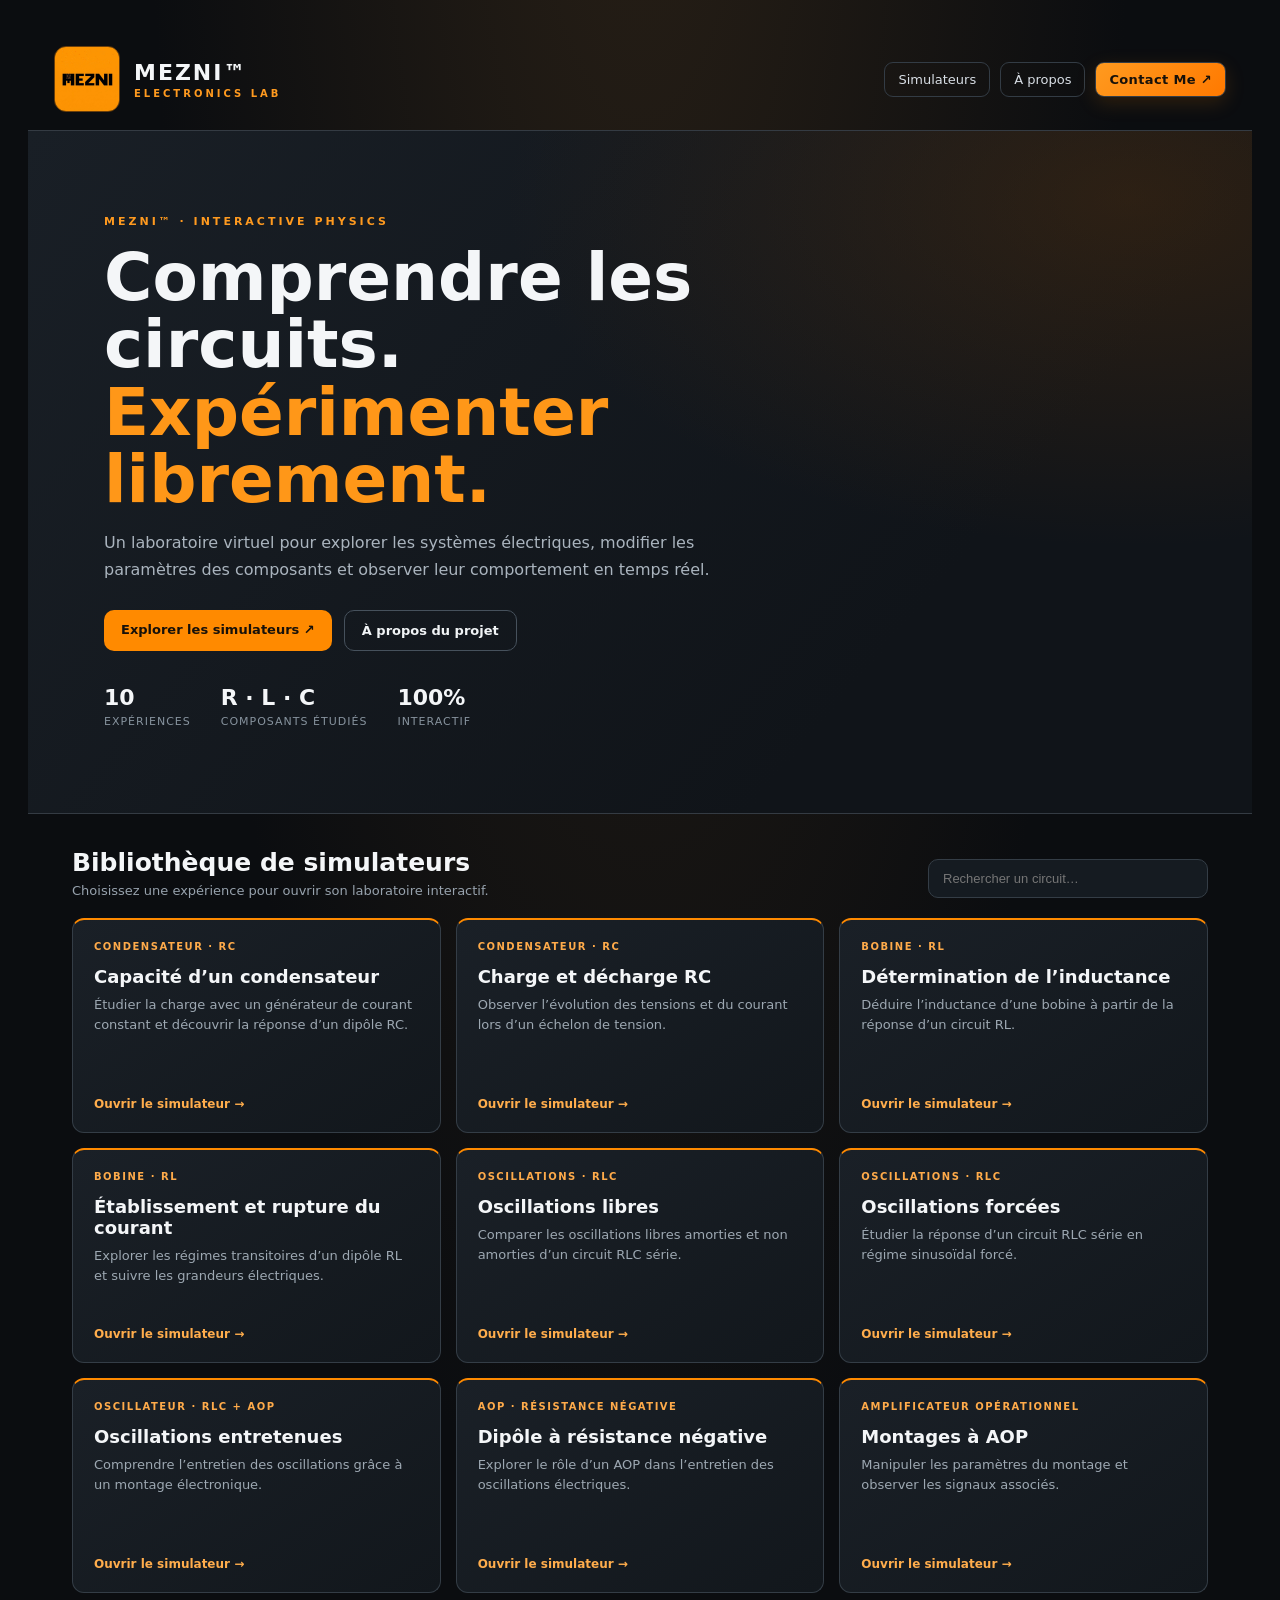
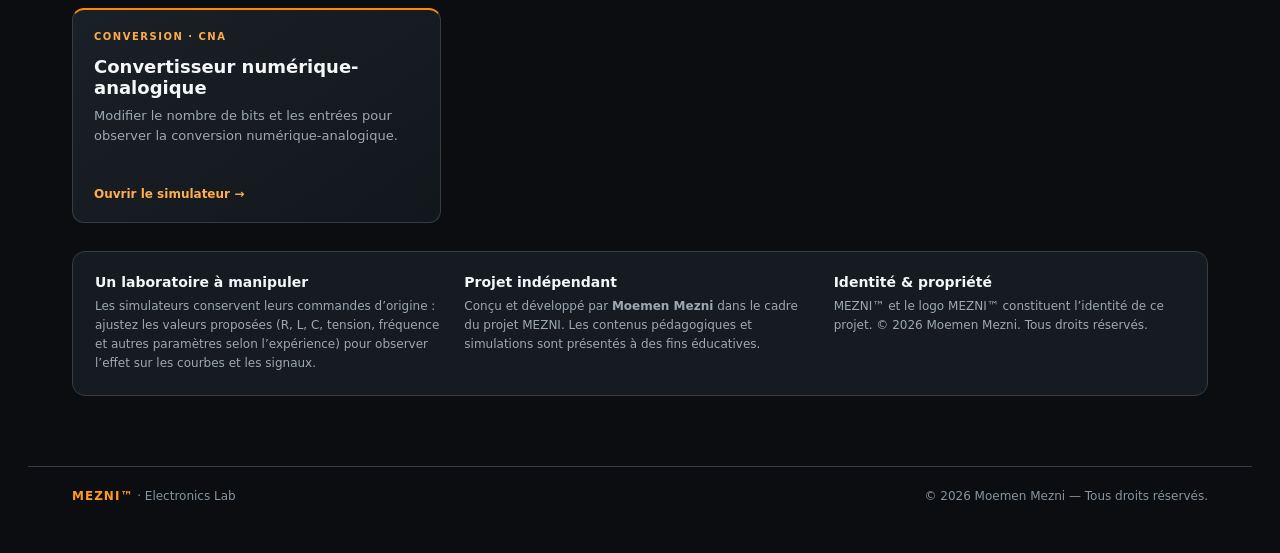
==== index.html @ 98568fe3 "Add files via upload" ====
<!DOCTYPE html>
<html lang="fr">
<head>
<meta charset="UTF-8"><meta name="viewport" content="width=device-width, initial-scale=1">
<meta name="theme-color" content="#0b0d10">
<meta name="description" content="MEZNI Electronics Lab — simulateurs interactifs de circuits électriques.">
<title>MEZNI Electronics Lab</title>
<link rel="icon" href="assets/mezni-logo-original.jpg">
<link rel="stylesheet" href="assets/mezni-theme.css">
<style>
*{box-sizing:border-box}body{margin:0;font-family:Inter,ui-sans-serif,system-ui,-apple-system,"Segoe UI",sans-serif}
.shell{max-width:1320px;margin:auto}.mast{display:flex;align-items:center;justify-content:space-between;padding:18px 26px;border-bottom:1px solid #343b43;gap:18px;flex-wrap:wrap}
.brand{display:flex;align-items:center;gap:14px}.brand img{width:66px;height:66px;object-fit:cover;border-radius:12px;border:1px solid #ff8a0066}.brandname{font-weight:900;font-size:22px;letter-spacing:2px}.brandname small{display:block;color:#ff9a1f;font-size:10px;letter-spacing:3px;margin-top:3px}
.nav{display:flex;gap:10px;flex-wrap:wrap;align-items:center}.nav a{color:#d8dee5;text-decoration:none;padding:9px 13px;border:1px solid #333c45;border-radius:9px;font-size:13px}.nav a:hover{border-color:#ff8a00;color:#ffad4c}
.hero{padding:clamp(34px,7vw,84px) clamp(22px,6vw,76px);background:radial-gradient(ellipse at 90% 10%,#65360755,transparent 40%),linear-gradient(130deg,#191f26,#101419 72%);border-bottom:1px solid #343b43}
.eyebrow{color:#ff9a1f;font-size:11px;font-weight:800;letter-spacing:3px;text-transform:uppercase}.hero h1{font-size:clamp(34px,6vw,66px);line-height:1.02;max-width:850px;margin:16px 0}.hero h1 span{color:#ff9718}.hero p{color:#aab4be;max-width:680px;line-height:1.7;font-size:16px}
.hero-actions{display:flex;gap:12px;flex-wrap:wrap;margin-top:26px}.action{display:inline-block;text-decoration:none;padding:12px 17px;border-radius:10px;font-weight:750;font-size:13px}.primary{background:#ff8a00;color:#17110a}.secondary{border:1px solid #46515c;color:#f1f4f6}
.stats{display:flex;gap:30px;flex-wrap:wrap;margin-top:34px}.stat strong{display:block;font-size:22px}.stat span{font-size:11px;color:#87939e;letter-spacing:1px;text-transform:uppercase}
.content{padding:34px clamp(18px,4vw,44px) 10px}.sectionhead{display:flex;justify-content:space-between;align-items:end;gap:16px;flex-wrap:wrap;margin-bottom:20px}.sectionhead h2{font-size:25px;margin:0}.sectionhead p{color:#97a2ad;font-size:13px;margin:6px 0 0}
.search{background:#151b21;border:1px solid #343d46;border-radius:10px;color:#fff;padding:11px 14px;min-width:min(280px,100%);font-size:13px}
.grid{display:grid;grid-template-columns:repeat( auto-fit,minmax(min(100%,290px),1fr));gap:15px}
.card{background:linear-gradient(145deg,#1a2027,#12171c);border:1px solid #343d46;border-top:2px solid var(--orange,#ff8a00);border-radius:13px;padding:21px;min-height:215px;display:flex;flex-direction:column;text-decoration:none;color:#f4f6f8;transition:.2s}
.card:hover{transform:translateY(-4px);border-color:#ff8a00;box-shadow:0 14px 32px #0005}.tag{font-size:10px;letter-spacing:1.5px;color:#ffab4a;font-weight:800}.card h3{font-size:18px;margin:14px 0 8px}.card p{color:#9da8b2;font-size:13px;line-height:1.6;margin:0 0 18px}.open{margin-top:auto;color:#ffad4c;font-size:12px;font-weight:800}
.info{margin:28px 0;padding:22px;border:1px solid #343d46;border-radius:13px;background:#151b21;display:grid;grid-template-columns:repeat(auto-fit,minmax(220px,1fr));gap:18px}.info h3{margin:0 0 7px;font-size:14px}.info p{color:#9da8b2;font-size:12px;line-height:1.6;margin:0}
footer{padding:22px clamp(18px,4vw,44px);border-top:1px solid #343d46;color:#89949e;font-size:12px;display:flex;justify-content:space-between;gap:12px;flex-wrap:wrap;margin-top:32px}footer strong{color:#ff9a1f;letter-spacing:1px}
@media(max-width:600px){.mast{padding:14px}.brand img{width:50px;height:50px}.hero{padding-top:42px}.search{width:100%}}
</style></head>
<body><div class="shell">
<header class="mast"><div class="brand"><img src="assets/mezni-logo-original.jpg" alt="MEZNI logo"><div class="brandname">MEZNI™<small>ELECTRONICS LAB</small></div></div><nav class="nav"><a href="#simulations">Simulateurs</a><a href="#about">À propos</a><a class="mezni-contact" href="https://moemenmezni.github.io/Mezni-portfolio/" target="_blank" rel="noopener noreferrer" aria-label="Contact Moemen Mezni">Contact Me ↗</a></nav></header>
<section class="hero"><div class="eyebrow">MEZNI™ · Interactive physics</div><h1>Comprendre les circuits.<br><span>Expérimenter librement.</span></h1><p>Un laboratoire virtuel pour explorer les systèmes électriques, modifier les paramètres des composants et observer leur comportement en temps réel.</p><div class="hero-actions"><a class="action primary" href="#simulations">Explorer les simulateurs ↗</a><a class="action secondary" href="#about">À propos du projet</a></div><div class="stats"><div class="stat"><strong>10</strong><span>Expériences</span></div><div class="stat"><strong>R · L · C</strong><span>Composants étudiés</span></div><div class="stat"><strong>100%</strong><span>Interactif</span></div></div></section>
<main class="content" id="simulations"><div class="sectionhead"><div><h2>Bibliothèque de simulateurs</h2><p>Choisissez une expérience pour ouvrir son laboratoire interactif.</p></div><input class="search" id="filter" type="search" placeholder="Rechercher un circuit…"></div>
<div class="grid" id="cards">
<a class="card" href="capacite.html"><span class="tag">CONDENSATEUR · RC</span><h3>Capacité d’un condensateur</h3><p>Étudier la charge avec un générateur de courant constant et découvrir la réponse d’un dipôle RC.</p><span class="open">Ouvrir le simulateur →</span></a>
<a class="card" href="dipole_RC.html"><span class="tag">CONDENSATEUR · RC</span><h3>Charge et décharge RC</h3><p>Observer l’évolution des tensions et du courant lors d’un échelon de tension.</p><span class="open">Ouvrir le simulateur →</span></a>
<a class="card" href="inductance.html"><span class="tag">BOBINE · RL</span><h3>Détermination de l’inductance</h3><p>Déduire l’inductance d’une bobine à partir de la réponse d’un circuit RL.</p><span class="open">Ouvrir le simulateur →</span></a>
<a class="card" href="dipole_RL.html"><span class="tag">BOBINE · RL</span><h3>Établissement et rupture du courant</h3><p>Explorer les régimes transitoires d’un dipôle RL et suivre les grandeurs électriques.</p><span class="open">Ouvrir le simulateur →</span></a>
<a class="card" href="oscillations_libres.html"><span class="tag">OSCILLATIONS · RLC</span><h3>Oscillations libres</h3><p>Comparer les oscillations libres amorties et non amorties d’un circuit RLC série.</p><span class="open">Ouvrir le simulateur →</span></a>
<a class="card" href="oscillations_forcees.html"><span class="tag">OSCILLATIONS · RLC</span><h3>Oscillations forcées</h3><p>Étudier la réponse d’un circuit RLC série en régime sinusoïdal forcé.</p><span class="open">Ouvrir le simulateur →</span></a>
<a class="card" href="oscill_entret.html"><span class="tag">OSCILLATEUR · RLC + AOP</span><h3>Oscillations entretenues</h3><p>Comprendre l’entretien des oscillations grâce à un montage électronique.</p><span class="open">Ouvrir le simulateur →</span></a>
<a class="card" href="dip_resist_neg.html"><span class="tag">AOP · RÉSISTANCE NÉGATIVE</span><h3>Dipôle à résistance négative</h3><p>Explorer le rôle d’un AOP dans l’entretien des oscillations électriques.</p><span class="open">Ouvrir le simulateur →</span></a>
<a class="card" href="dip_aop.html"><span class="tag">AMPLIFICATEUR OPÉRATIONNEL</span><h3>Montages à AOP</h3><p>Manipuler les paramètres du montage et observer les signaux associés.</p><span class="open">Ouvrir le simulateur →</span></a>
<a class="card" href="C_N_A_n_bits.html"><span class="tag">CONVERSION · CNA</span><h3>Convertisseur numérique-analogique</h3><p>Modifier le nombre de bits et les entrées pour observer la conversion numérique-analogique.</p><span class="open">Ouvrir le simulateur →</span></a>
</div>
<section class="info" id="about"><div><h3>Un laboratoire à manipuler</h3><p>Les simulateurs conservent leurs commandes d’origine : ajustez les valeurs proposées (R, L, C, tension, fréquence et autres paramètres selon l’expérience) pour observer l’effet sur les courbes et les signaux.</p></div><div><h3>Projet indépendant</h3><p>Conçu et développé par <strong>Moemen Mezni</strong> dans le cadre du projet MEZNI. Les contenus pédagogiques et simulations sont présentés à des fins éducatives.</p></div><div><h3>Identité & propriété</h3><p>MEZNI™ et le logo MEZNI™ constituent l’identité de ce projet. © 2026 Moemen Mezni. Tous droits réservés.</p></div></section></main>
<footer><span><strong>MEZNI™</strong> · Electronics Lab</span><span>© 2026 Moemen Mezni — Tous droits réservés.</span></footer>
</div><script>const q=document.getElementById('filter');q.addEventListener('input',()=>{const v=q.value.toLocaleLowerCase('fr');document.querySelectorAll('#cards .card').forEach(c=>c.hidden=!c.innerText.toLocaleLowerCase('fr').includes(v));});</script></body></html>
---- assets/mezni-theme.css ----
:root{
 --bg:#0b0d10!important;--panel:#12161b!important;--panel-alt:#191f26!important;
 --line:#303943!important;--line-soft:#252d36!important;--text:#f4f6f8!important;
 --text-dim:#a4afb9!important;--text-faint:#77838e!important;
 --accent:#ff8a00!important;--in-color:#ff9d24!important;--out-color:#62d6ae!important;
 --ur-color:#c49cff!important;--time-color:#56c8ff!important;--cutoff-color:#ff6262!important;
 --radius:12px!important;
}
html,body{background:radial-gradient(ellipse at 50% -20%,#292016 0%,#0b0d10 55%)!important;color:var(--text)!important}
body{padding:clamp(10px,2.5vw,28px)!important}
.rig{max-width:1320px!important;border:1px solid #343b43!important;border-radius:18px!important;box-shadow:0 24px 80px #0008!important;background:#101419!important}
.site-header{background:linear-gradient(120deg,#1a2027,#12161b)!important;text-align:left!important;padding:18px 24px!important;display:flex;align-items:center;justify-content:space-between;gap:20px;flex-wrap:wrap}
.site-header .site-title{color:#fff!important;font-size:clamp(17px,2vw,22px)!important;letter-spacing:1.4px!important;margin:0!important;display:flex;align-items:center;gap:14px}
.site-header .site-title:before{content:"";display:inline-block;width:54px;height:54px;background:url("mezni-logo-original.jpg") center/cover;border-radius:10px;border:1px solid #ff8a0066;box-shadow:0 0 26px #ff8a0020}
.page-switcher select,.topbar select,.controls select,.controls input,.controls button{border-radius:9px!important}
.topbar{background:#151a20!important;padding:12px 22px!important}
.topbar a,.btn-home{color:#ffad4c!important}
.topbar a:hover,.btn-home:hover{color:#ffd09a!important}
.plate{background:linear-gradient(100deg,#1a2027,#14191f)!important}
.plate h1{letter-spacing:.2px}
.card,.ctrl,.scope,.panel{border-radius:12px!important}
input[type=range]{height:5px!important;accent-color:#ff8a00}
input[type=range]::-webkit-slider-thumb{width:17px!important;height:17px!important;background:#ff8a00!important;border:3px solid #171b20!important}
button,.btn,.page-switcher select{transition:all .18s ease}
button:focus-visible,a:focus-visible,select:focus-visible,input:focus-visible{outline:2px solid #ff9d24!important;outline-offset:3px}
footer.mezni-footer{margin:24px auto 0;padding:18px 22px;border-top:1px solid #343b43;color:#89939d;font-size:12px;display:flex;justify-content:space-between;gap:12px;flex-wrap:wrap}
footer.mezni-footer strong{color:#ff9a1f;letter-spacing:1px}
@media(max-width:650px){.site-header{align-items:flex-start}.site-header .site-title:before{width:42px;height:42px}.topbar{padding:10px 14px!important}.rig{border-radius:12px!important}}

/* MEZNI contact action and persistent brand mark */
.mezni-contact{display:inline-flex;align-items:center;justify-content:center;gap:8px;padding:10px 15px;border-radius:10px;background:linear-gradient(135deg,#ff9a1f,#ff7900);color:#17110a!important;text-decoration:none!important;font-size:12px;font-weight:850;letter-spacing:.35px;border:1px solid #ffb04d;box-shadow:0 6px 20px #ff8a0026;white-space:nowrap;transition:transform .18s ease,filter .18s ease}
.mezni-contact:hover{transform:translateY(-2px);filter:brightness(1.08);color:#100d09!important}
.site-header .site-title:before{flex:0 0 54px;background-image:url("mezni-logo-original.jpg");background-repeat:no-repeat;background-position:center;background-size:cover}
@media(max-width:650px){.mezni-contact{padding:9px 11px;font-size:11px}.site-header .site-title:before{flex-basis:42px}}

/* Persistent, real logo element in every laboratory header */
.site-header .mezni-header-logo{display:block;width:54px;height:54px;flex:0 0 54px;object-fit:cover;border-radius:10px;border:1px solid #ff8a0066;box-shadow:0 0 26px #ff8a0020}
.site-header .site-title{display:flex;align-items:center;gap:12px;flex-wrap:wrap}
.mezni-voltage-widget{position:fixed;right:18px;bottom:18px;z-index:9999;display:flex;align-items:center;gap:10px;padding:11px 15px;border:1px solid #ff9a1f;border-radius:14px;background:linear-gradient(135deg,#20262dF5,#101419F5);box-shadow:0 10px 34px #0009;color:#f5f7fa;font:700 12px/1.2 system-ui,sans-serif;backdrop-filter:blur(10px)}
.mezni-voltage-widget .mv-label{color:#ffb04d;letter-spacing:.8px;font-size:10px;text-transform:uppercase}
.mezni-voltage-widget .mv-value{font:900 20px/1.1 ui-monospace,monospace;color:#fff;white-space:nowrap}
.mezni-voltage-widget .mv-icon{width:30px;height:30px;display:grid;place-items:center;border-radius:9px;background:#ff8a0020;color:#ff9a1f;font-size:17px}
@media(max-width:600px){.site-header .mezni-header-logo{width:42px;height:42px;flex-basis:42px}.mezni-voltage-widget{right:10px;bottom:10px;padding:9px 12px}.mezni-voltage-widget .mv-value{font-size:17px}}
/* The actual image element replaces the former pseudo-element logo. */
.site-header .site-title:before{display:none!important;content:none!important}
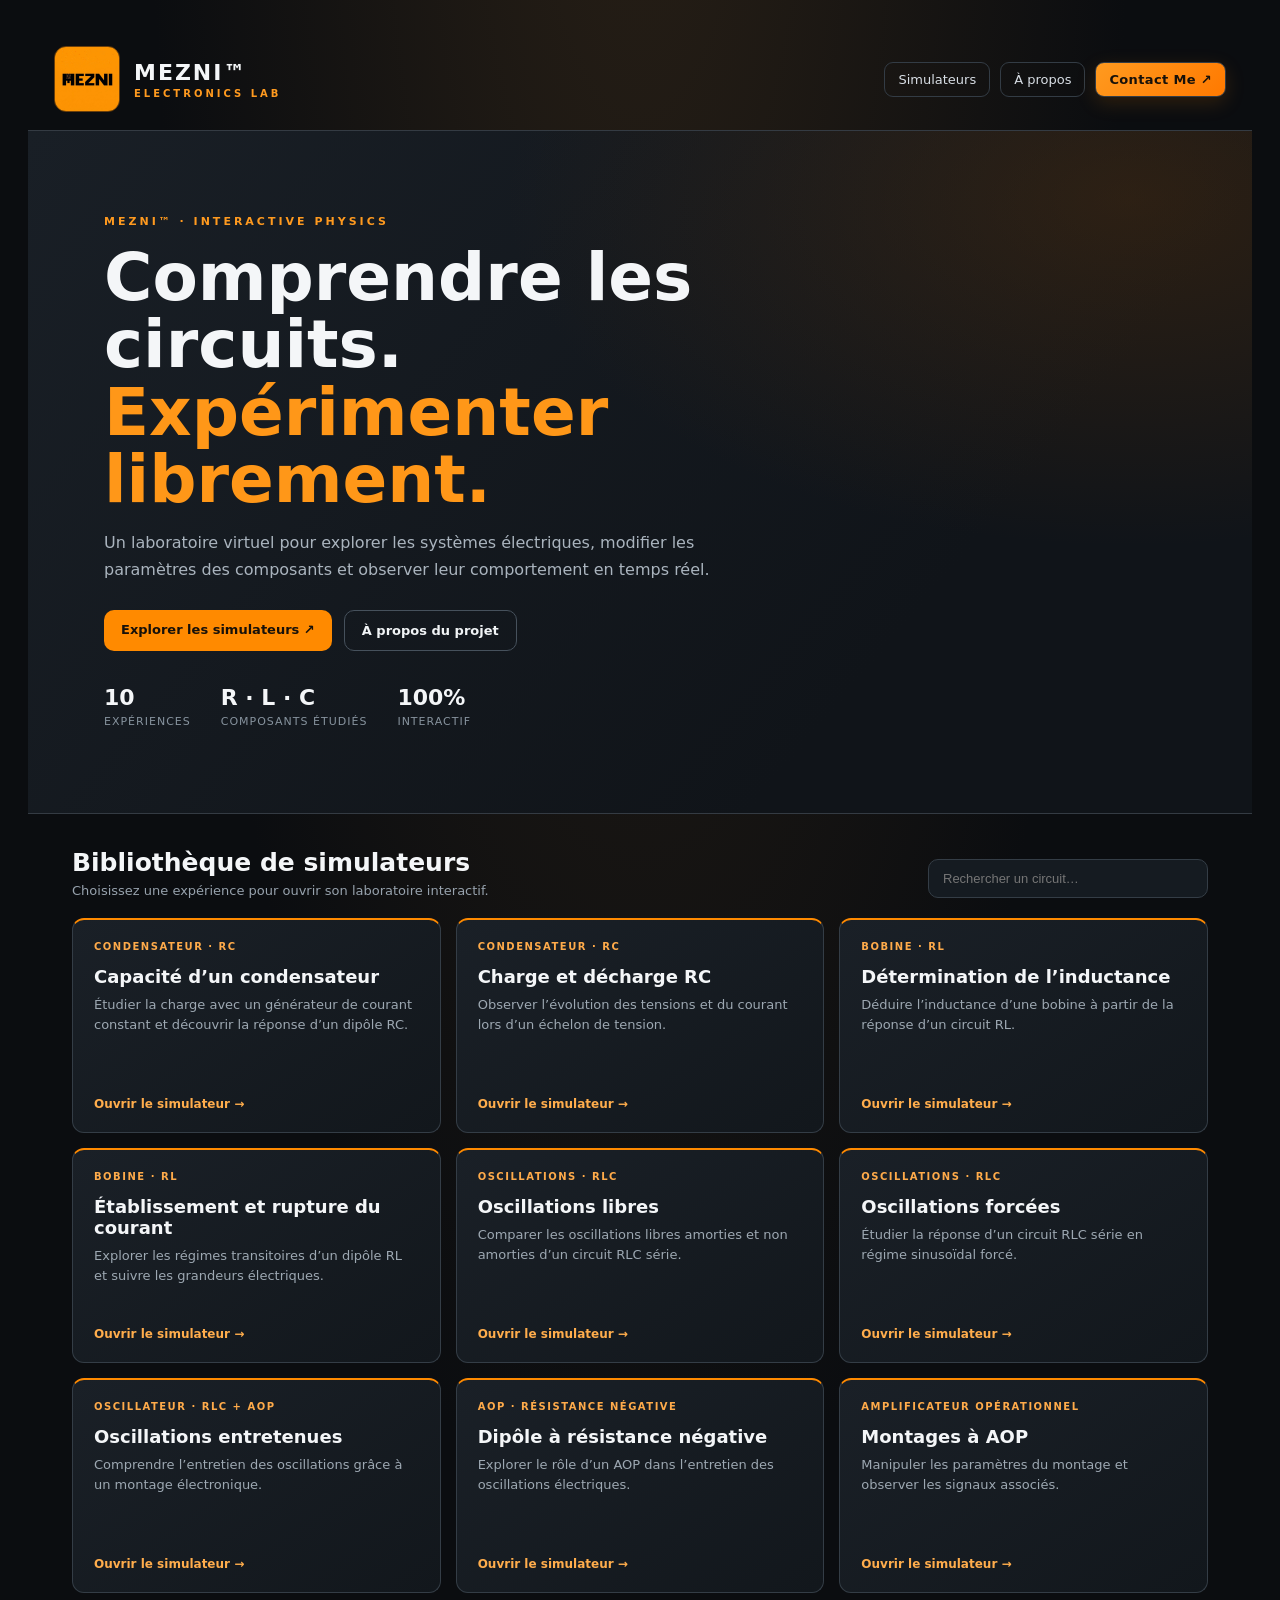
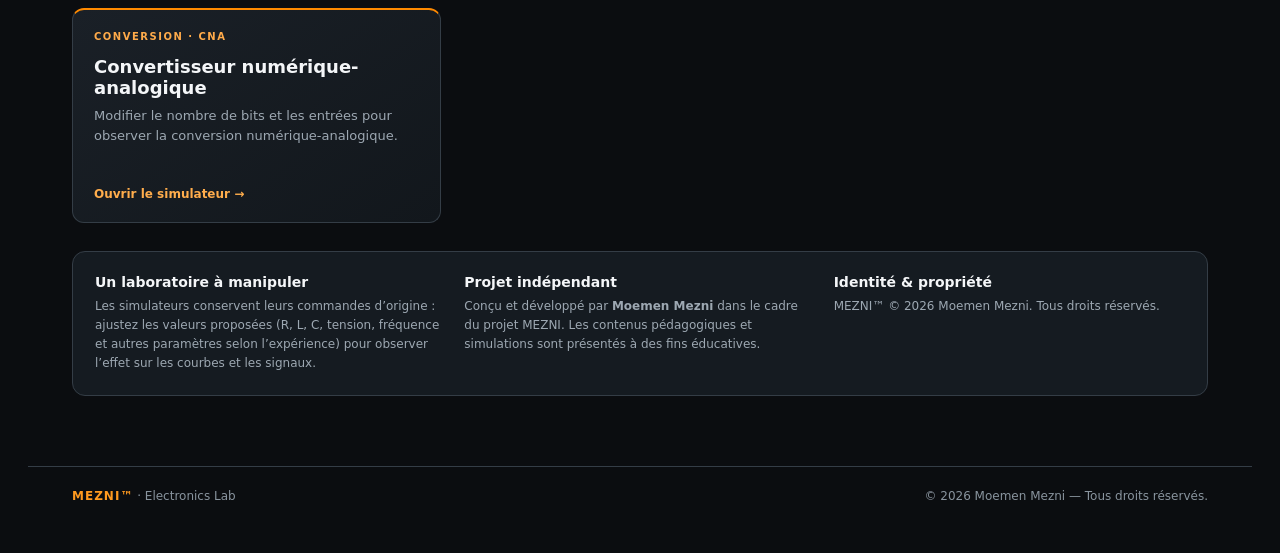
==== commit 6070d31e: "Update index.html" ====
--- a/index.html
+++ b/index.html
@@ -41,6 +41,6 @@
 <a class="card" href="dip_aop.html"><span class="tag">AMPLIFICATEUR OPÉRATIONNEL</span><h3>Montages à AOP</h3><p>Manipuler les paramètres du montage et observer les signaux associés.</p><span class="open">Ouvrir le simulateur →</span></a>
 <a class="card" href="C_N_A_n_bits.html"><span class="tag">CONVERSION · CNA</span><h3>Convertisseur numérique-analogique</h3><p>Modifier le nombre de bits et les entrées pour observer la conversion numérique-analogique.</p><span class="open">Ouvrir le simulateur →</span></a>
 </div>
-<section class="info" id="about"><div><h3>Un laboratoire à manipuler</h3><p>Les simulateurs conservent leurs commandes d’origine : ajustez les valeurs proposées (R, L, C, tension, fréquence et autres paramètres selon l’expérience) pour observer l’effet sur les courbes et les signaux.</p></div><div><h3>Projet indépendant</h3><p>Conçu et développé par <strong>Moemen Mezni</strong> dans le cadre du projet MEZNI. Les contenus pédagogiques et simulations sont présentés à des fins éducatives.</p></div><div><h3>Identité & propriété</h3><p>MEZNI™ et le logo MEZNI™ constituent l’identité de ce projet. © 2026 Moemen Mezni. Tous droits réservés.</p></div></section></main>
+<section class="info" id="about"><div><h3>Un laboratoire à manipuler</h3><p>Les simulateurs conservent leurs commandes d’origine : ajustez les valeurs proposées (R, L, C, tension, fréquence et autres paramètres selon l’expérience) pour observer l’effet sur les courbes et les signaux.</p></div><div><h3>Projet indépendant</h3><p>Conçu et développé par <strong>Moemen Mezni</strong> dans le cadre du projet MEZNI. Les contenus pédagogiques et simulations sont présentés à des fins éducatives.</p></div><div><h3>Identité & propriété</h3><p>MEZNI™  © 2026 Moemen Mezni. Tous droits réservés.</p></div></section></main>
 <footer><span><strong>MEZNI™</strong> · Electronics Lab</span><span>© 2026 Moemen Mezni — Tous droits réservés.</span></footer>
-</div><script>const q=document.getElementById('filter');q.addEventListener('input',()=>{const v=q.value.toLocaleLowerCase('fr');document.querySelectorAll('#cards .card').forEach(c=>c.hidden=!c.innerText.toLocaleLowerCase('fr').includes(v));});</script></body></html>+</div><script>const q=document.getElementById('filter');q.addEventListener('input',()=>{const v=q.value.toLocaleLowerCase('fr');document.querySelectorAll('#cards .card').forEach(c=>c.hidden=!c.innerText.toLocaleLowerCase('fr').includes(v));});</script></body></html>
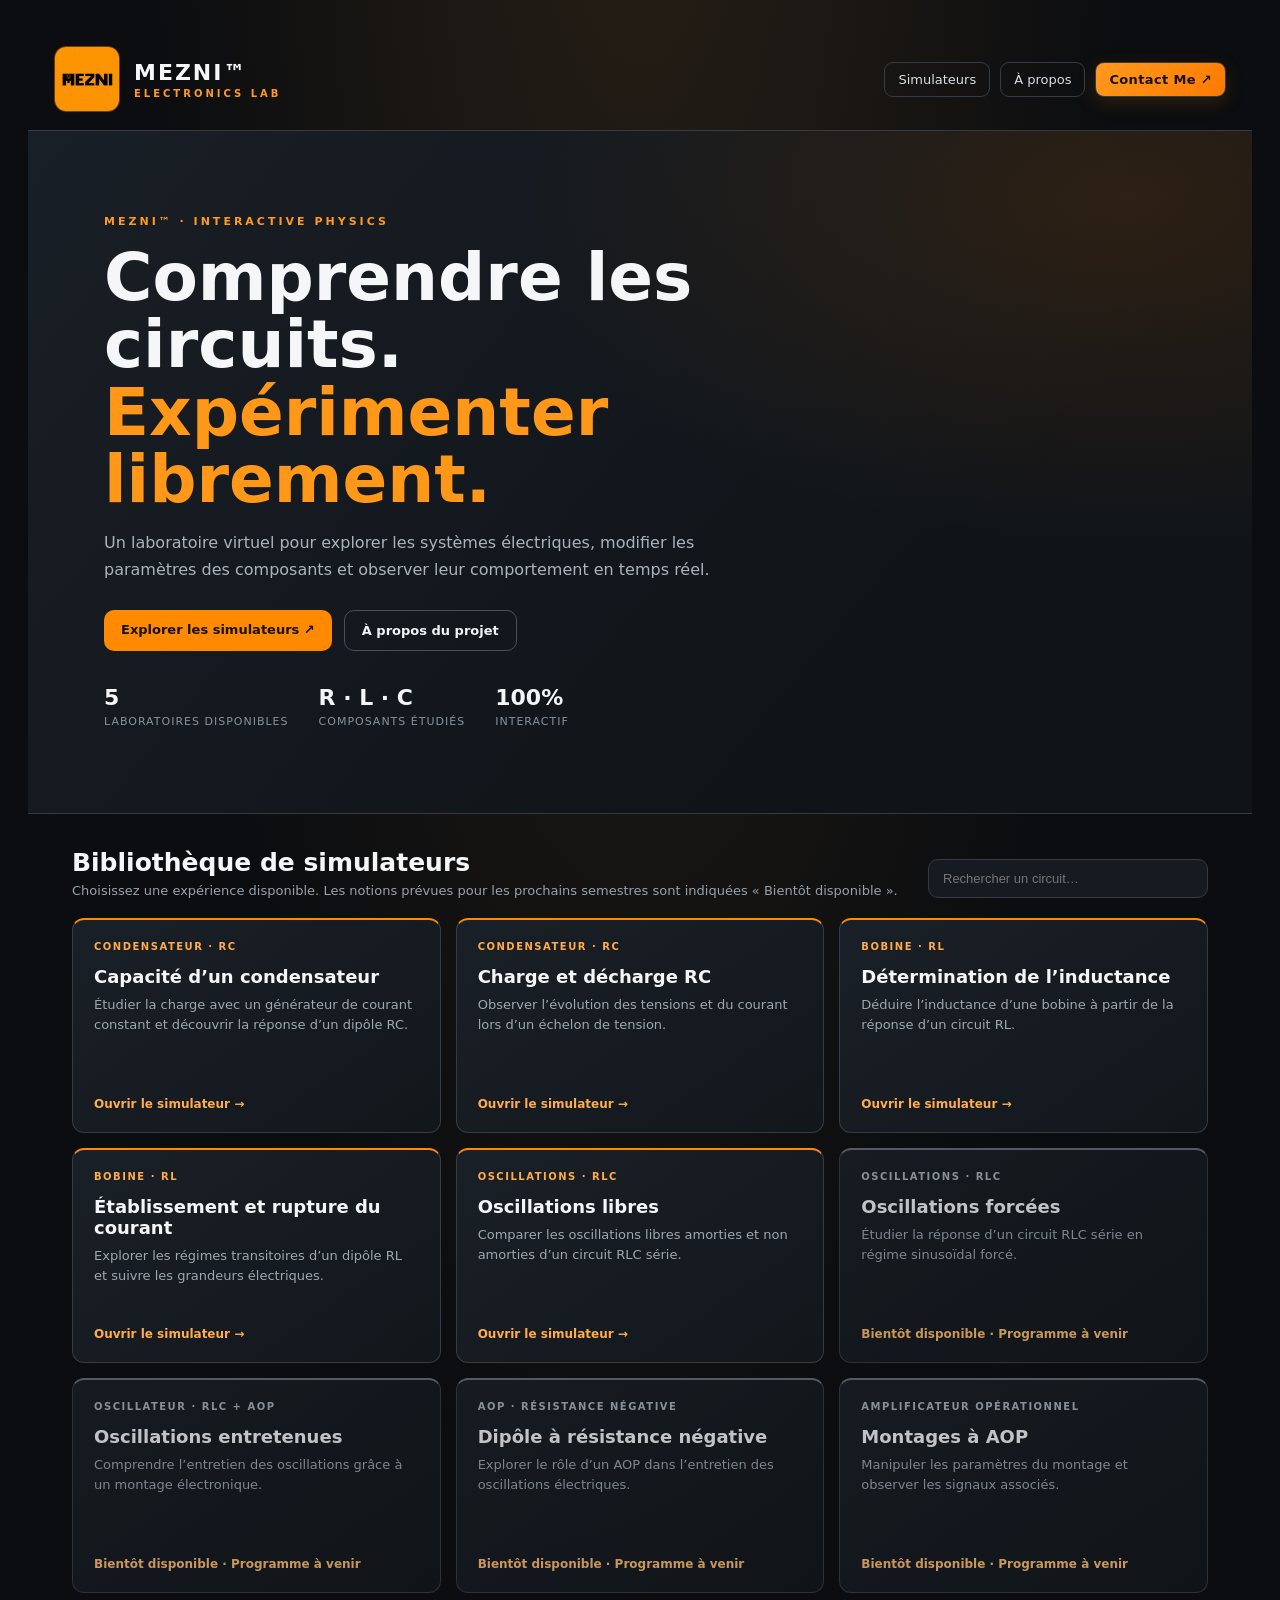
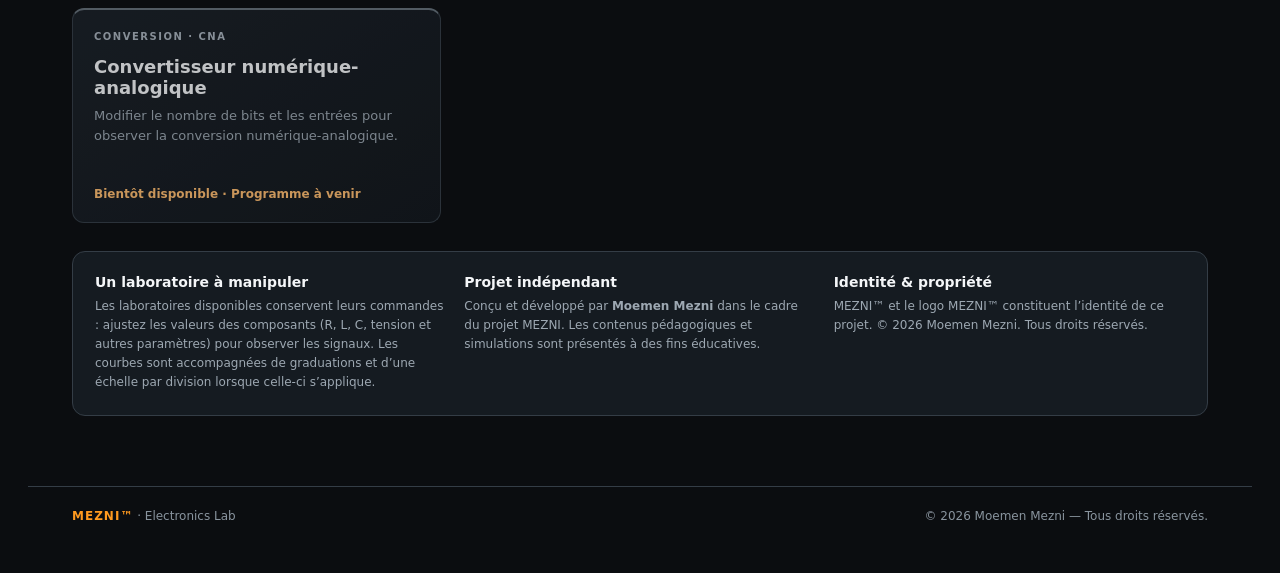
==== commit e5c1d0be: "Add files via upload" ====
--- a/index.html
+++ b/index.html
@@ -5,7 +5,7 @@
 <meta name="theme-color" content="#0b0d10">
 <meta name="description" content="MEZNI Electronics Lab — simulateurs interactifs de circuits électriques.">
 <title>MEZNI Electronics Lab</title>
-<link rel="icon" href="assets/mezni-logo-original.jpg">
+<link rel="icon" href="assets/favicon.svg" type="image/svg+xml">
 <link rel="stylesheet" href="assets/mezni-theme.css">
 <style>
 *{box-sizing:border-box}body{margin:0;font-family:Inter,ui-sans-serif,system-ui,-apple-system,"Segoe UI",sans-serif}
@@ -20,27 +20,27 @@
 .search{background:#151b21;border:1px solid #343d46;border-radius:10px;color:#fff;padding:11px 14px;min-width:min(280px,100%);font-size:13px}
 .grid{display:grid;grid-template-columns:repeat( auto-fit,minmax(min(100%,290px),1fr));gap:15px}
 .card{background:linear-gradient(145deg,#1a2027,#12171c);border:1px solid #343d46;border-top:2px solid var(--orange,#ff8a00);border-radius:13px;padding:21px;min-height:215px;display:flex;flex-direction:column;text-decoration:none;color:#f4f6f8;transition:.2s}
-.card:hover{transform:translateY(-4px);border-color:#ff8a00;box-shadow:0 14px 32px #0005}.tag{font-size:10px;letter-spacing:1.5px;color:#ffab4a;font-weight:800}.card h3{font-size:18px;margin:14px 0 8px}.card p{color:#9da8b2;font-size:13px;line-height:1.6;margin:0 0 18px}.open{margin-top:auto;color:#ffad4c;font-size:12px;font-weight:800}
+.card:hover{transform:translateY(-4px);border-color:#ff8a00;box-shadow:0 14px 32px #0005}.coming-soon{border-top-color:#66717b;opacity:.78;cursor:default;position:relative}.coming-soon:hover{transform:none;border-color:#343d46;box-shadow:none}.coming-soon .tag{color:#aab4be}.coming-soon .open{color:#ffbd70}.tag{font-size:10px;letter-spacing:1.5px;color:#ffab4a;font-weight:800}.card h3{font-size:18px;margin:14px 0 8px}.card p{color:#9da8b2;font-size:13px;line-height:1.6;margin:0 0 18px}.open{margin-top:auto;color:#ffad4c;font-size:12px;font-weight:800}
 .info{margin:28px 0;padding:22px;border:1px solid #343d46;border-radius:13px;background:#151b21;display:grid;grid-template-columns:repeat(auto-fit,minmax(220px,1fr));gap:18px}.info h3{margin:0 0 7px;font-size:14px}.info p{color:#9da8b2;font-size:12px;line-height:1.6;margin:0}
 footer{padding:22px clamp(18px,4vw,44px);border-top:1px solid #343d46;color:#89949e;font-size:12px;display:flex;justify-content:space-between;gap:12px;flex-wrap:wrap;margin-top:32px}footer strong{color:#ff9a1f;letter-spacing:1px}
 @media(max-width:600px){.mast{padding:14px}.brand img{width:50px;height:50px}.hero{padding-top:42px}.search{width:100%}}
 </style></head>
 <body><div class="shell">
 <header class="mast"><div class="brand"><img src="assets/mezni-logo-original.jpg" alt="MEZNI logo"><div class="brandname">MEZNI™<small>ELECTRONICS LAB</small></div></div><nav class="nav"><a href="#simulations">Simulateurs</a><a href="#about">À propos</a><a class="mezni-contact" href="https://moemenmezni.github.io/Mezni-portfolio/" target="_blank" rel="noopener noreferrer" aria-label="Contact Moemen Mezni">Contact Me ↗</a></nav></header>
-<section class="hero"><div class="eyebrow">MEZNI™ · Interactive physics</div><h1>Comprendre les circuits.<br><span>Expérimenter librement.</span></h1><p>Un laboratoire virtuel pour explorer les systèmes électriques, modifier les paramètres des composants et observer leur comportement en temps réel.</p><div class="hero-actions"><a class="action primary" href="#simulations">Explorer les simulateurs ↗</a><a class="action secondary" href="#about">À propos du projet</a></div><div class="stats"><div class="stat"><strong>10</strong><span>Expériences</span></div><div class="stat"><strong>R · L · C</strong><span>Composants étudiés</span></div><div class="stat"><strong>100%</strong><span>Interactif</span></div></div></section>
-<main class="content" id="simulations"><div class="sectionhead"><div><h2>Bibliothèque de simulateurs</h2><p>Choisissez une expérience pour ouvrir son laboratoire interactif.</p></div><input class="search" id="filter" type="search" placeholder="Rechercher un circuit…"></div>
+<section class="hero"><div class="eyebrow">MEZNI™ · Interactive physics</div><h1>Comprendre les circuits.<br><span>Expérimenter librement.</span></h1><p>Un laboratoire virtuel pour explorer les systèmes électriques, modifier les paramètres des composants et observer leur comportement en temps réel.</p><div class="hero-actions"><a class="action primary" href="#simulations">Explorer les simulateurs ↗</a><a class="action secondary" href="#about">À propos du projet</a></div><div class="stats"><div class="stat"><strong>5</strong><span>Laboratoires disponibles</span></div><div class="stat"><strong>R · L · C</strong><span>Composants étudiés</span></div><div class="stat"><strong>100%</strong><span>Interactif</span></div></div></section>
+<main class="content" id="simulations"><div class="sectionhead"><div><h2>Bibliothèque de simulateurs</h2><p>Choisissez une expérience disponible. Les notions prévues pour les prochains semestres sont indiquées « Bientôt disponible ».</p></div><input class="search" id="filter" type="search" placeholder="Rechercher un circuit…"></div>
 <div class="grid" id="cards">
 <a class="card" href="capacite.html"><span class="tag">CONDENSATEUR · RC</span><h3>Capacité d’un condensateur</h3><p>Étudier la charge avec un générateur de courant constant et découvrir la réponse d’un dipôle RC.</p><span class="open">Ouvrir le simulateur →</span></a>
 <a class="card" href="dipole_RC.html"><span class="tag">CONDENSATEUR · RC</span><h3>Charge et décharge RC</h3><p>Observer l’évolution des tensions et du courant lors d’un échelon de tension.</p><span class="open">Ouvrir le simulateur →</span></a>
 <a class="card" href="inductance.html"><span class="tag">BOBINE · RL</span><h3>Détermination de l’inductance</h3><p>Déduire l’inductance d’une bobine à partir de la réponse d’un circuit RL.</p><span class="open">Ouvrir le simulateur →</span></a>
 <a class="card" href="dipole_RL.html"><span class="tag">BOBINE · RL</span><h3>Établissement et rupture du courant</h3><p>Explorer les régimes transitoires d’un dipôle RL et suivre les grandeurs électriques.</p><span class="open">Ouvrir le simulateur →</span></a>
 <a class="card" href="oscillations_libres.html"><span class="tag">OSCILLATIONS · RLC</span><h3>Oscillations libres</h3><p>Comparer les oscillations libres amorties et non amorties d’un circuit RLC série.</p><span class="open">Ouvrir le simulateur →</span></a>
-<a class="card" href="oscillations_forcees.html"><span class="tag">OSCILLATIONS · RLC</span><h3>Oscillations forcées</h3><p>Étudier la réponse d’un circuit RLC série en régime sinusoïdal forcé.</p><span class="open">Ouvrir le simulateur →</span></a>
-<a class="card" href="oscill_entret.html"><span class="tag">OSCILLATEUR · RLC + AOP</span><h3>Oscillations entretenues</h3><p>Comprendre l’entretien des oscillations grâce à un montage électronique.</p><span class="open">Ouvrir le simulateur →</span></a>
-<a class="card" href="dip_resist_neg.html"><span class="tag">AOP · RÉSISTANCE NÉGATIVE</span><h3>Dipôle à résistance négative</h3><p>Explorer le rôle d’un AOP dans l’entretien des oscillations électriques.</p><span class="open">Ouvrir le simulateur →</span></a>
-<a class="card" href="dip_aop.html"><span class="tag">AMPLIFICATEUR OPÉRATIONNEL</span><h3>Montages à AOP</h3><p>Manipuler les paramètres du montage et observer les signaux associés.</p><span class="open">Ouvrir le simulateur →</span></a>
-<a class="card" href="C_N_A_n_bits.html"><span class="tag">CONVERSION · CNA</span><h3>Convertisseur numérique-analogique</h3><p>Modifier le nombre de bits et les entrées pour observer la conversion numérique-analogique.</p><span class="open">Ouvrir le simulateur →</span></a>
+<article class="card coming-soon" aria-label="Oscillations forcées — bientôt disponible"><span class="tag">OSCILLATIONS · RLC</span><h3>Oscillations forcées</h3><p>Étudier la réponse d’un circuit RLC série en régime sinusoïdal forcé.</p><span class="open">Bientôt disponible · Programme à venir</span></article>
+<article class="card coming-soon" aria-label="Oscillations entretenues — bientôt disponible"><span class="tag">OSCILLATEUR · RLC + AOP</span><h3>Oscillations entretenues</h3><p>Comprendre l’entretien des oscillations grâce à un montage électronique.</p><span class="open">Bientôt disponible · Programme à venir</span></article>
+<article class="card coming-soon" aria-label="Dipôle à résistance négative — bientôt disponible"><span class="tag">AOP · RÉSISTANCE NÉGATIVE</span><h3>Dipôle à résistance négative</h3><p>Explorer le rôle d’un AOP dans l’entretien des oscillations électriques.</p><span class="open">Bientôt disponible · Programme à venir</span></article>
+<article class="card coming-soon" aria-label="Montages à AOP — bientôt disponible"><span class="tag">AMPLIFICATEUR OPÉRATIONNEL</span><h3>Montages à AOP</h3><p>Manipuler les paramètres du montage et observer les signaux associés.</p><span class="open">Bientôt disponible · Programme à venir</span></article>
+<article class="card coming-soon" aria-label="Convertisseur numérique-analogique — bientôt disponible"><span class="tag">CONVERSION · CNA</span><h3>Convertisseur numérique-analogique</h3><p>Modifier le nombre de bits et les entrées pour observer la conversion numérique-analogique.</p><span class="open">Bientôt disponible · Programme à venir</span></article>
 </div>
-<section class="info" id="about"><div><h3>Un laboratoire à manipuler</h3><p>Les simulateurs conservent leurs commandes d’origine : ajustez les valeurs proposées (R, L, C, tension, fréquence et autres paramètres selon l’expérience) pour observer l’effet sur les courbes et les signaux.</p></div><div><h3>Projet indépendant</h3><p>Conçu et développé par <strong>Moemen Mezni</strong> dans le cadre du projet MEZNI. Les contenus pédagogiques et simulations sont présentés à des fins éducatives.</p></div><div><h3>Identité & propriété</h3><p>MEZNI™  © 2026 Moemen Mezni. Tous droits réservés.</p></div></section></main>
+<section class="info" id="about"><div><h3>Un laboratoire à manipuler</h3><p>Les laboratoires disponibles conservent leurs commandes : ajustez les valeurs des composants (R, L, C, tension et autres paramètres) pour observer les signaux. Les courbes sont accompagnées de graduations et d’une échelle par division lorsque celle-ci s’applique.</p></div><div><h3>Projet indépendant</h3><p>Conçu et développé par <strong>Moemen Mezni</strong> dans le cadre du projet MEZNI. Les contenus pédagogiques et simulations sont présentés à des fins éducatives.</p></div><div><h3>Identité & propriété</h3><p>MEZNI™ et le logo MEZNI™ constituent l’identité de ce projet. © 2026 Moemen Mezni. Tous droits réservés.</p></div></section></main>
 <footer><span><strong>MEZNI™</strong> · Electronics Lab</span><span>© 2026 Moemen Mezni — Tous droits réservés.</span></footer>
-</div><script>const q=document.getElementById('filter');q.addEventListener('input',()=>{const v=q.value.toLocaleLowerCase('fr');document.querySelectorAll('#cards .card').forEach(c=>c.hidden=!c.innerText.toLocaleLowerCase('fr').includes(v));});</script></body></html>
+</div><script>const q=document.getElementById('filter');q.addEventListener('input',()=>{const v=q.value.toLocaleLowerCase('fr');document.querySelectorAll('#cards .card').forEach(c=>c.hidden=!c.innerText.toLocaleLowerCase('fr').includes(v));});</script></body></html>
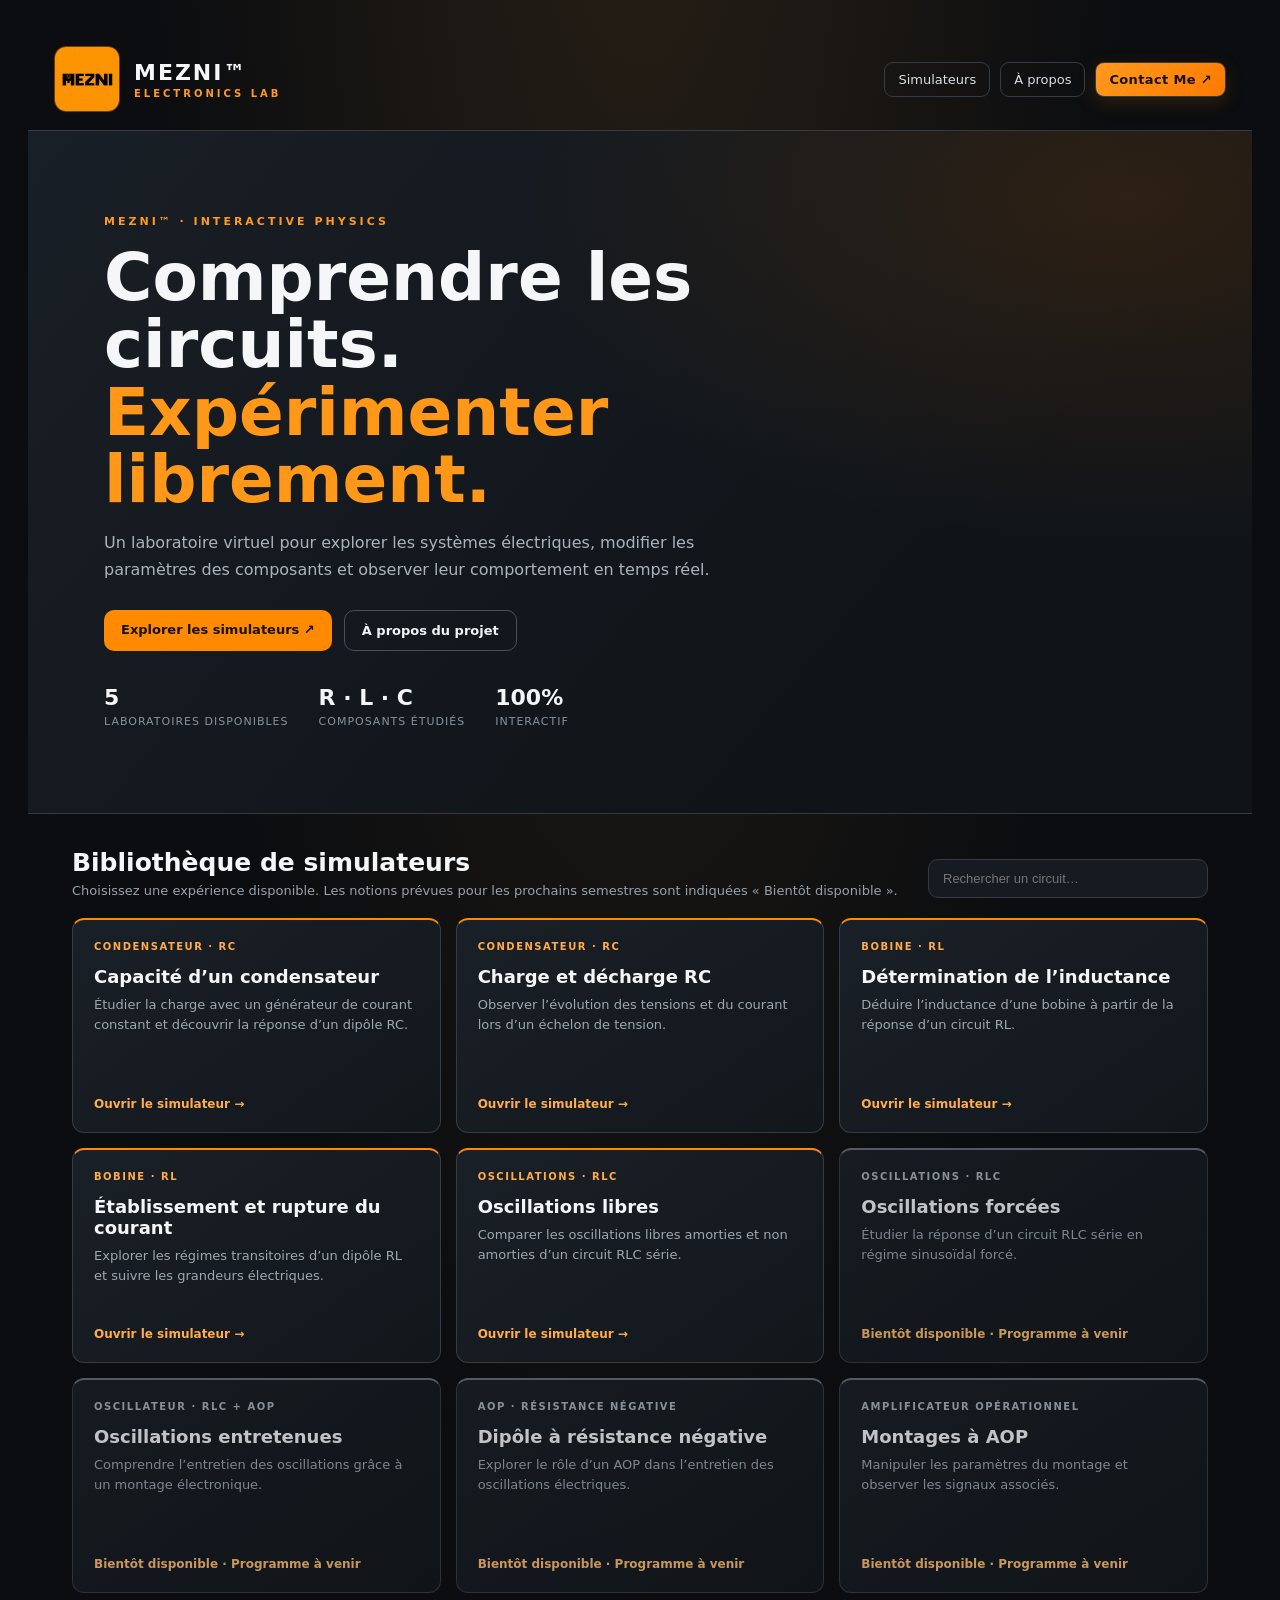
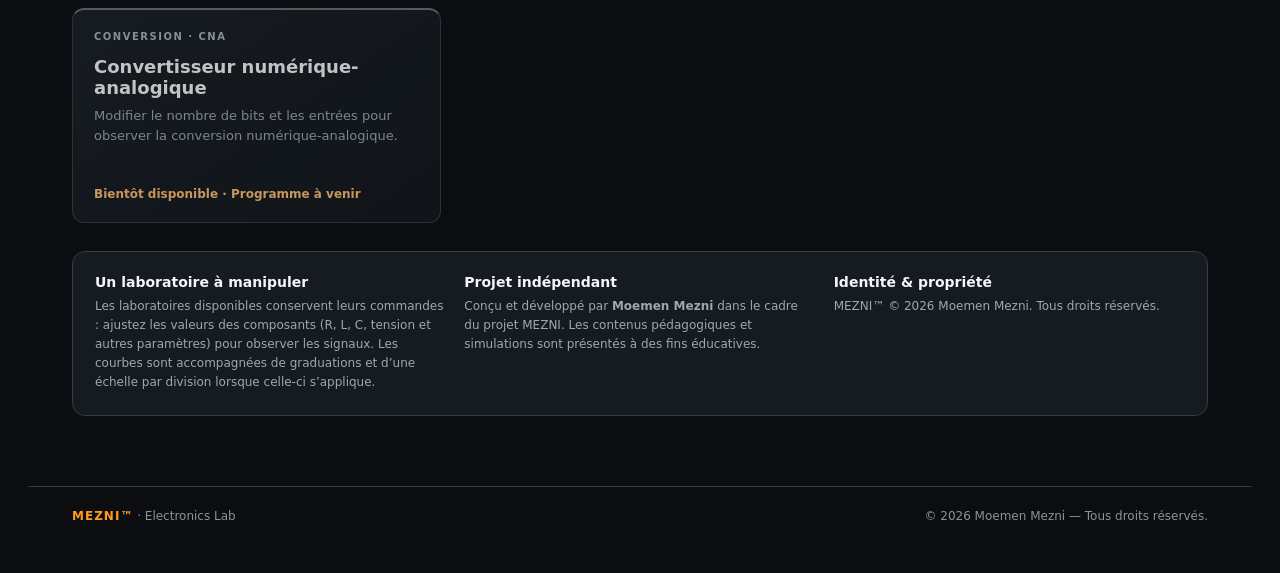
==== commit 5076527e: "Update index.html" ====
--- a/index.html
+++ b/index.html
@@ -41,6 +41,6 @@
 <article class="card coming-soon" aria-label="Montages à AOP — bientôt disponible"><span class="tag">AMPLIFICATEUR OPÉRATIONNEL</span><h3>Montages à AOP</h3><p>Manipuler les paramètres du montage et observer les signaux associés.</p><span class="open">Bientôt disponible · Programme à venir</span></article>
 <article class="card coming-soon" aria-label="Convertisseur numérique-analogique — bientôt disponible"><span class="tag">CONVERSION · CNA</span><h3>Convertisseur numérique-analogique</h3><p>Modifier le nombre de bits et les entrées pour observer la conversion numérique-analogique.</p><span class="open">Bientôt disponible · Programme à venir</span></article>
 </div>
-<section class="info" id="about"><div><h3>Un laboratoire à manipuler</h3><p>Les laboratoires disponibles conservent leurs commandes : ajustez les valeurs des composants (R, L, C, tension et autres paramètres) pour observer les signaux. Les courbes sont accompagnées de graduations et d’une échelle par division lorsque celle-ci s’applique.</p></div><div><h3>Projet indépendant</h3><p>Conçu et développé par <strong>Moemen Mezni</strong> dans le cadre du projet MEZNI. Les contenus pédagogiques et simulations sont présentés à des fins éducatives.</p></div><div><h3>Identité & propriété</h3><p>MEZNI™ et le logo MEZNI™ constituent l’identité de ce projet. © 2026 Moemen Mezni. Tous droits réservés.</p></div></section></main>
+<section class="info" id="about"><div><h3>Un laboratoire à manipuler</h3><p>Les laboratoires disponibles conservent leurs commandes : ajustez les valeurs des composants (R, L, C, tension et autres paramètres) pour observer les signaux. Les courbes sont accompagnées de graduations et d’une échelle par division lorsque celle-ci s’applique.</p></div><div><h3>Projet indépendant</h3><p>Conçu et développé par <strong>Moemen Mezni</strong> dans le cadre du projet MEZNI. Les contenus pédagogiques et simulations sont présentés à des fins éducatives.</p></div><div><h3>Identité & propriété</h3><p>MEZNI™ © 2026 Moemen Mezni. Tous droits réservés.</p></div></section></main>
 <footer><span><strong>MEZNI™</strong> · Electronics Lab</span><span>© 2026 Moemen Mezni — Tous droits réservés.</span></footer>
-</div><script>const q=document.getElementById('filter');q.addEventListener('input',()=>{const v=q.value.toLocaleLowerCase('fr');document.querySelectorAll('#cards .card').forEach(c=>c.hidden=!c.innerText.toLocaleLowerCase('fr').includes(v));});</script></body></html>+</div><script>const q=document.getElementById('filter');q.addEventListener('input',()=>{const v=q.value.toLocaleLowerCase('fr');document.querySelectorAll('#cards .card').forEach(c=>c.hidden=!c.innerText.toLocaleLowerCase('fr').includes(v));});</script></body></html>
